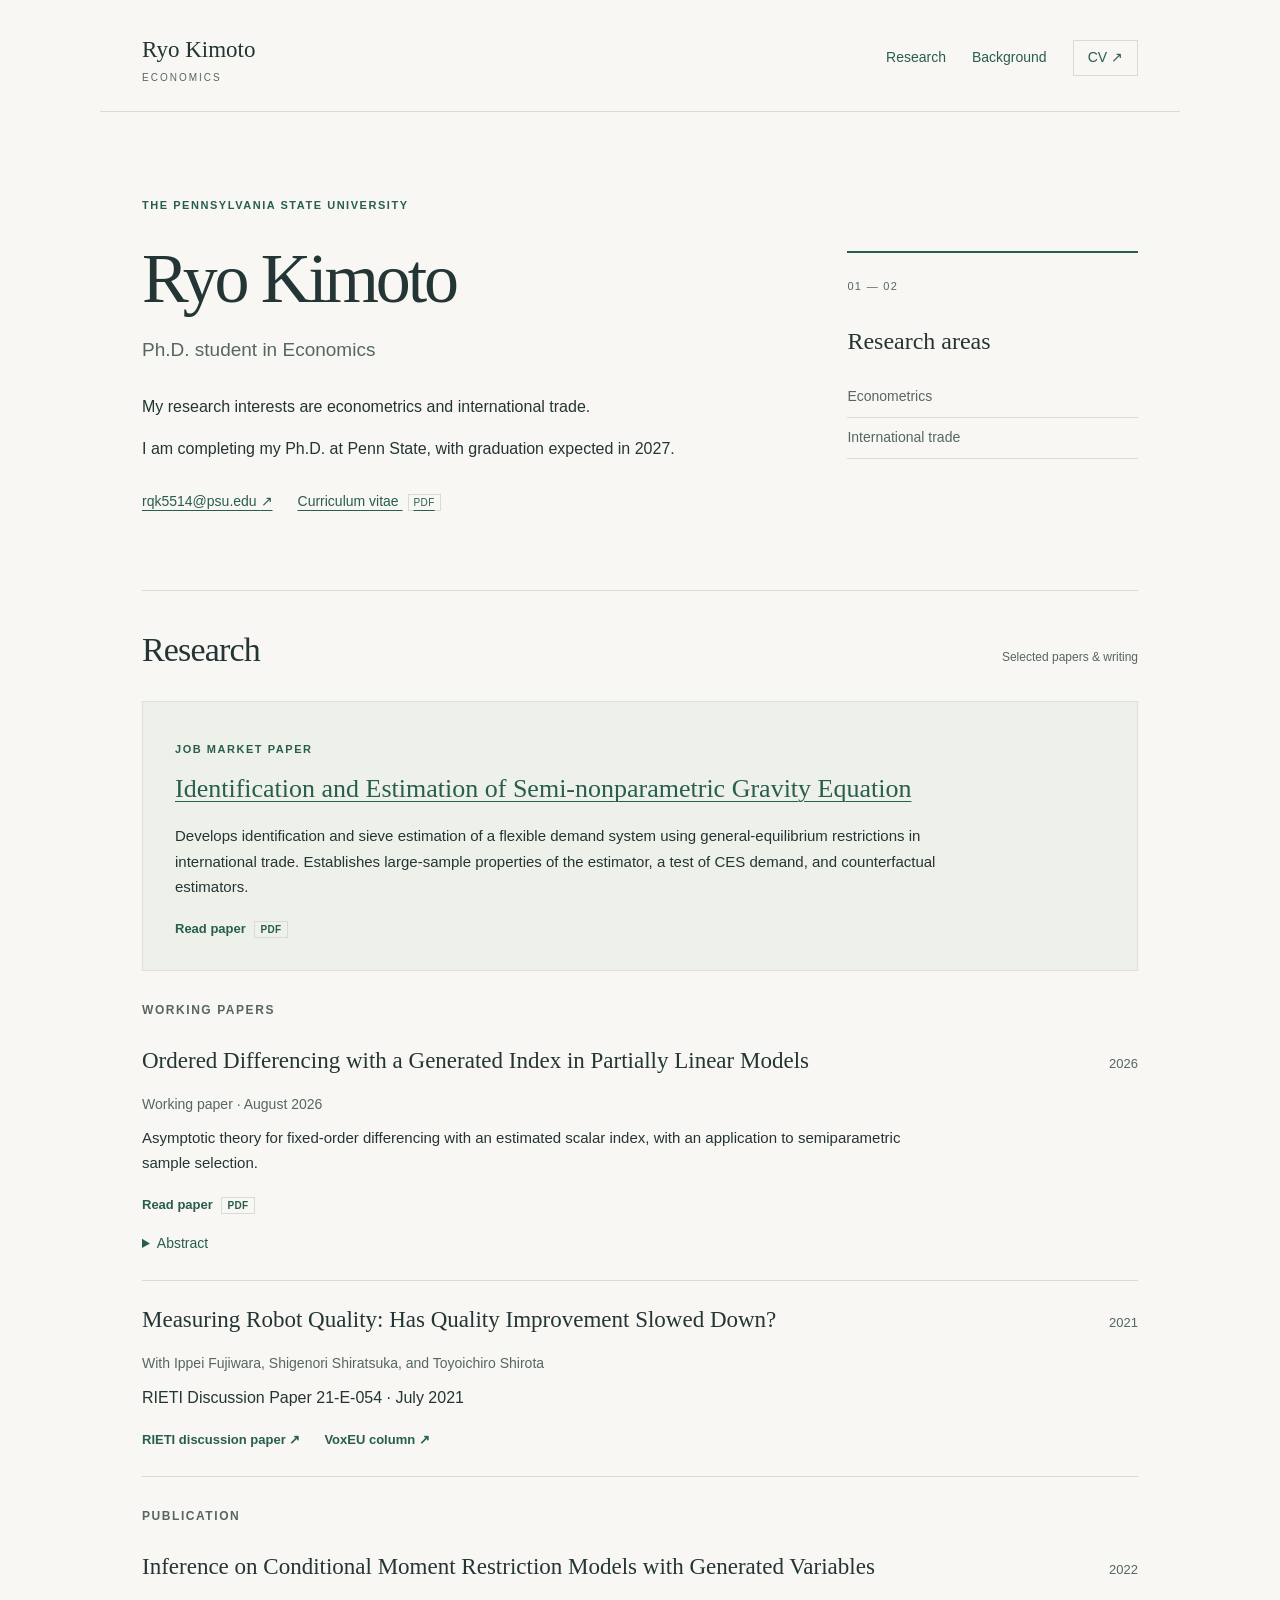
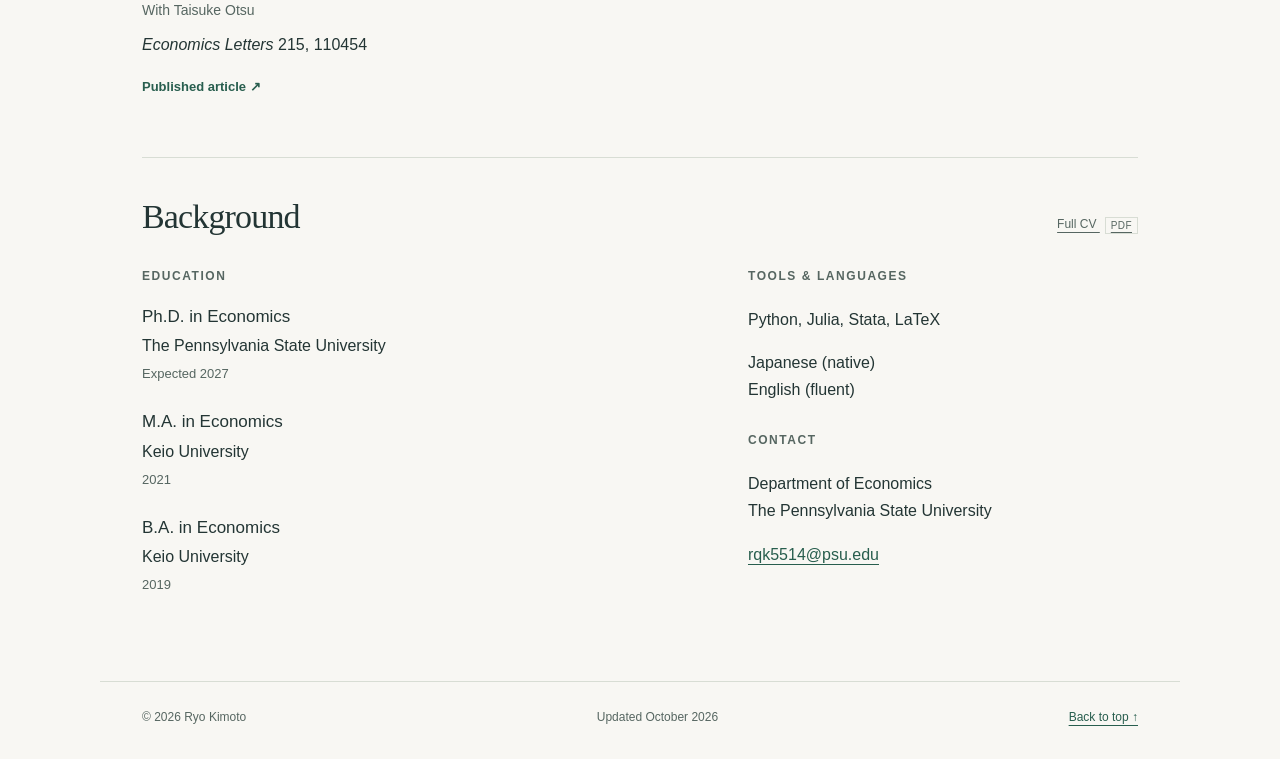
==== index.html @ 512bcadf "Link robot quality paper to English RIETI page" ====
<!doctype html>
<html lang="en">
<head>
  <meta charset="utf-8">
  <meta name="viewport" content="width=device-width, initial-scale=1">
  <meta name="description" content="Ryo Kimoto, Ph.D. student in Economics at Penn State. Research in econometrics and international trade.">
  <meta name="theme-color" content="#f8f7f3">
  <title>Ryo Kimoto · Economics</title>
  <link rel="stylesheet" href="styles.css">
</head>
<body>
  <a class="skip-link" href="#main">Skip to content</a>
  <header class="site-header">
    <a class="wordmark" href="#home">Ryo Kimoto<span>Economics</span></a>
    <nav aria-label="Main navigation">
      <a href="#research">Research</a>
      <a href="#background">Background</a>
      <a class="nav-cv" href="files/Ryo_Kimoto_CV.pdf">CV <span aria-hidden="true">↗</span><span class="sr-only"> (PDF)</span></a>
    </nav>
  </header>
  <main id="main">
    <section class="intro" id="home" aria-labelledby="name">
      <div>
        <p class="eyebrow">The Pennsylvania State University</p>
        <h1 id="name">Ryo Kimoto</h1>
        <p class="role">Ph.D. student in Economics</p>
        <p class="bio">My research interests are econometrics and international trade.</p>
        <p class="bio">I am completing my Ph.D. at Penn State, with graduation expected in 2027.</p>
        <div class="intro-links"><a href="mailto:rqk5514@psu.edu">rqk5514@psu.edu <span aria-hidden="true">↗</span></a><a href="files/Ryo_Kimoto_CV.pdf">Curriculum vitae <span class="file-type">PDF</span></a></div>
      </div>
      <aside class="research-note" aria-label="Research areas">
        <span class="note-number" aria-hidden="true">01 — 02</span>
        <p>Research areas</p>
        <ul><li>Econometrics</li><li>International trade</li></ul>
      </aside>
    </section>

    <section id="research" class="section" aria-labelledby="research-title">
      <div class="section-heading"><h2 id="research-title">Research</h2><span>Selected papers &amp; writing</span></div>
      <article class="paper featured">
        <p class="eyebrow">Job market paper</p>
        <h3><a href="papers/job-market-paper.pdf">Identification and Estimation of Semi-nonparametric Gravity Equation</a></h3>
        <p class="paper-description">Develops identification and sieve estimation of a flexible demand system using general-equilibrium restrictions in international trade. Establishes large-sample properties of the estimator, a test of CES demand, and counterfactual estimators.</p>
        <div class="paper-actions"><a class="paper-link" href="papers/job-market-paper.pdf">Read paper <span class="file-type">PDF</span></a></div>
      </article>
      <h3 class="group-title">Working papers</h3>
      <article class="paper">
        <div class="paper-heading"><h4><a href="papers/ordered-differencing.pdf">Ordered Differencing with a Generated Index in Partially Linear Models</a></h4><span class="year">2026</span></div>
        <p class="paper-meta">Working paper · August 2026</p>
        <p class="paper-description">Asymptotic theory for fixed-order differencing with an estimated scalar index, with an application to semiparametric sample selection.</p>
        <div class="paper-actions"><a class="paper-link" href="papers/ordered-differencing.pdf">Read paper <span class="file-type">PDF</span></a></div>
        <details><summary>Abstract</summary><p>Ordered differencing offers a simple way to estimate partially linear models without choosing a data-dependent tuning sequence, such as a bandwidth or series length. By comparing neighboring observations along a scalar index, it removes a smooth nuisance component without estimating that component directly. When the index is estimated, however, small first-stage errors can change the ordering and hence the pairs used in estimation. Just as in matching on an estimated propensity score studied by Abadie and Imbens (2016), this discontinuity prevents direct application of the usual smooth two-step argument. We develop asymptotic theory that accounts for the generated ordering while keeping the differencing order fixed. We establish asymptotic normality, characterize the contribution of first-stage estimation to the limiting distribution, and provide valid inference through subsampling. We apply the method to semiparametric sample selection and examine its performance through simulations and a wage-equation illustration.</p></details>
      </article>
      <article class="paper">
        <div class="paper-heading"><h4><a href="https://www.rieti.go.jp/en/publications/summary/21070005.html">Measuring Robot Quality: Has Quality Improvement Slowed Down?</a></h4><span class="year">2021</span></div>
        <p class="paper-meta">With Ippei Fujiwara, Shigenori Shiratsuka, and Toyoichiro Shirota</p>
        <p>RIETI Discussion Paper 21-E-054 · July 2021</p>
        <div class="paper-actions">
          <a class="paper-link" href="https://www.rieti.go.jp/en/publications/summary/21070005.html">RIETI discussion paper <span aria-hidden="true">↗</span></a>
          <a class="paper-link" href="https://cepr.org/voxeu/columns/measuring-robot-quality-slowing-improvement-possibility">VoxEU column <span aria-hidden="true">↗</span></a>
        </div>
      </article>
      <h3 class="group-title">Publication</h3>
      <article class="paper">
        <div class="paper-heading"><h4><a href="https://doi.org/10.1016/j.econlet.2022.110454">Inference on Conditional Moment Restriction Models with Generated Variables</a></h4><span class="year">2022</span></div>
        <p class="paper-meta">With Taisuke Otsu</p>
        <p><em>Economics Letters</em> 215, 110454</p>
        <a class="paper-link" href="https://doi.org/10.1016/j.econlet.2022.110454">Published article <span aria-hidden="true">↗</span></a>
      </article>
    </section>

    <section id="background" class="section" aria-labelledby="background-title">
      <div class="section-heading"><h2 id="background-title">Background</h2><a href="files/Ryo_Kimoto_CV.pdf">Full CV <span class="file-type">PDF</span></a></div>
      <div class="background-grid"><div><h3 class="group-title">Education</h3>
        <div class="degree"><h4>Ph.D. in Economics</h4><p>The Pennsylvania State University</p><span>Expected 2027</span></div>
        <div class="degree"><h4>M.A. in Economics</h4><p>Keio University</p><span>2021</span></div>
        <div class="degree"><h4>B.A. in Economics</h4><p>Keio University</p><span>2019</span></div>
      </div><div><h3 class="group-title">Tools &amp; languages</h3><p>Python, Julia, Stata, LaTeX</p><p>Japanese (native)<br>English (fluent)</p><h3 class="group-title">Contact</h3><p>Department of Economics<br>The Pennsylvania State University</p><a href="mailto:rqk5514@psu.edu">rqk5514@psu.edu</a></div></div>
    </section>
  </main>
  <footer><span>© 2026 Ryo Kimoto</span><span>Updated October 2026</span><a href="#home">Back to top ↑</a></footer>
</body>
</html>
---- styles.css ----
:root { color-scheme: light; --paper: #f8f7f3; --ink: #233534; --muted: #566661; --accent: #285e4e; --line: #d8ddd4; }
* { box-sizing: border-box; }
html { scroll-behavior: smooth; scroll-padding-top: 24px; }
body { margin: 0; background: var(--paper); color: var(--ink); font-family: -apple-system, BlinkMacSystemFont, "Segoe UI", sans-serif; font-size: 16px; line-height: 1.7; }
a { color: var(--accent); text-decoration-thickness: 1px; text-underline-offset: 4px; }
a:hover { color: #142f27; text-decoration: underline; }
a:focus-visible, summary:focus-visible { outline: 2px solid var(--accent); outline-offset: 5px; }
.site-header, main, footer { max-width: 1080px; margin: 0 auto; padding-left: 42px; padding-right: 42px; }
.site-header { display: flex; justify-content: space-between; align-items: center; gap: 24px; padding-top: 30px; padding-bottom: 25px; border-bottom: 1px solid var(--line); }
.wordmark { font-family: Georgia, serif; font-size: 23px; color: var(--ink); text-decoration: none; }
.wordmark span { display: block; font-family: -apple-system, BlinkMacSystemFont, "Segoe UI", sans-serif; font-size: 10px; letter-spacing: .2em; text-transform: uppercase; color: var(--muted); }
nav { display: flex; flex-wrap: wrap; align-items: center; gap: 26px; font-size: 14px; }
nav a { text-decoration: none; }
.nav-cv { border: 1px solid var(--line); padding: 5px 14px; }
.intro { padding: 84px 0 76px; display: grid; grid-template-columns: minmax(0, 2.2fr) minmax(0, 1fr); gap: 66px; align-items: center; }
.eyebrow { font-size: 11px; letter-spacing: .14em; text-transform: uppercase; font-weight: 650; color: var(--accent); margin: 0 0 20px; }
h1, h2, h3, h4 { line-height: 1.25; }
h1 { font-family: Georgia, "Times New Roman", serif; font-weight: 400; font-size: clamp(46px, 6vw, 70px); letter-spacing: -.045em; margin: 0 0 12px; }
.role { font-size: 19px; color: var(--muted); margin: 0 0 26px; }
.bio { max-width: 610px; margin: 0 0 15px; }
.intro-links { display: flex; flex-wrap: wrap; gap: 12px 25px; margin-top: 28px; font-size: 14px; }
.research-note { border-top: 2px solid var(--accent); padding-top: 18px; align-self: center; }
.note-number { font-size: 11px; letter-spacing: .12em; color: var(--muted); }
.research-note p { font-family: Georgia, serif; font-size: 24px; margin: 23px 0 15px; }
.research-note ul { list-style: none; padding: 0; margin: 0; font-size: 14px; color: var(--muted); }
.research-note li { padding: 8px 0; border-bottom: 1px solid var(--line); }
.section { border-top: 1px solid var(--line); padding: 38px 0 58px; }
.section-heading { display: flex; justify-content: space-between; gap: 20px; align-items: baseline; margin-bottom: 30px; }
h2 { font-family: Georgia, serif; font-size: 34px; font-weight: 400; margin: 0; letter-spacing: -.025em; }
.section-heading > span, .section-heading > a { font-size: 12px; color: var(--muted); }
.paper { padding: 25px 0; border-bottom: 1px solid var(--line); }
.paper:last-child { border-bottom: 0; padding-bottom: 0; }
.featured { background: #eef1e9; border: 1px solid #dce2d5; padding: 30px 32px; }
.featured .eyebrow { margin-bottom: 14px; }
.featured h3 { font-family: Georgia, serif; font-size: 26px; font-weight: 400; max-width: 760px; margin: 0 0 18px; }
.paper-heading { display: flex; justify-content: space-between; align-items: baseline; gap: 25px; }
.paper h4 { font-family: Georgia, serif; font-size: 23px; font-weight: 400; margin: 0 0 9px; max-width: 810px; }
.paper h4 a { color: var(--ink); text-decoration: none; }
.paper h4 a:hover { text-decoration: underline; }
.year { font-size: 13px; color: var(--muted); flex-shrink: 0; }
.paper p { margin: 8px 0; }
.paper .paper-meta { font-size: 14px; color: var(--muted); }
.paper-description { max-width: 800px; font-size: 15px; }
.paper-actions { display: flex; flex-wrap: wrap; gap: 0 24px; }
.paper-link { display: inline-block; margin-top: 10px; font-size: 13px; font-weight: 600; text-decoration: none; }
.file-type { font-size: 10px; letter-spacing: .04em; margin-left: 5px; padding: 2px 5px; border: 1px solid var(--line); vertical-align: middle; }
.group-title { margin: 32px 0 4px; font-size: 12px; font-weight: 650; letter-spacing: .13em; text-transform: uppercase; color: var(--muted); }
details { margin-top: 16px; max-width: 810px; font-size: 14px; }
summary { cursor: pointer; color: var(--accent); width: fit-content; }
details p { padding: 10px 0 0; color: var(--muted); }
.course { display: flex; justify-content: space-between; gap: 24px; padding: 18px 0; border-bottom: 1px solid var(--line); }
.course h4 { font-weight: 500; font-size: 16px; margin: 0; }
.course p { font-size: 13px; color: var(--muted); margin: 5px 0 0; }
.course > span { font-size: 13px; color: var(--muted); text-align: right; flex-shrink: 0; }
.background-grid { display: grid; grid-template-columns: 1.4fr 1fr; gap: 60px; }
.background-grid .group-title { margin-top: 0; margin-bottom: 22px; }
.background-grid .group-title:not(:first-child) { margin-top: 30px; }
.degree { margin-bottom: 25px; }
.degree h4 { margin: 0 0 5px; font-weight: 500; font-size: 17px; }
.degree p { margin: 0; }
.degree span { font-size: 13px; color: var(--muted); }
footer { border-top: 1px solid var(--line); padding-top: 25px; padding-bottom: 32px; display: flex; justify-content: space-between; gap: 15px; color: var(--muted); font-size: 12px; }
.skip-link { position: absolute; left: 15px; top: -80px; background: white; padding: 10px; z-index: 2; }
.skip-link:focus { top: 10px; }
.sr-only { position: absolute; width: 1px; height: 1px; overflow: hidden; clip-path: inset(50%); white-space: nowrap; }
@media (max-width: 720px) {
  .site-header, main, footer { padding-left: 23px; padding-right: 23px; }
  .site-header { flex-direction: column; align-items: flex-start; gap: 16px; }
  nav { gap: 18px; font-size: 13px; }
  .intro { grid-template-columns: 1fr; gap: 32px; padding: 48px 0; }
  .research-note { display: none; }
  .section { padding-top: 28px; padding-bottom: 40px; }
  .section-heading { flex-wrap: wrap; gap: 7px; margin-bottom: 22px; }
  .featured { padding: 23px; }
  .featured h3 { font-size: 23px; }
  .paper h4 { font-size: 21px; }
  .paper-heading { gap: 12px; }
  .course { flex-direction: column; gap: 6px; }
  .course > span { text-align: left; }
  .background-grid { grid-template-columns: 1fr; gap: 20px; }
  footer { flex-wrap: wrap; }
}
@media (prefers-reduced-motion: reduce) { html { scroll-behavior: auto; } }
@media print { body { background: white; font-size: 11pt; } nav, .research-note, .skip-link, footer { display: none; } .intro { display: block; padding: 25px 0; } .section { padding: 20px 0; } .paper, .course { break-inside: avoid; } }
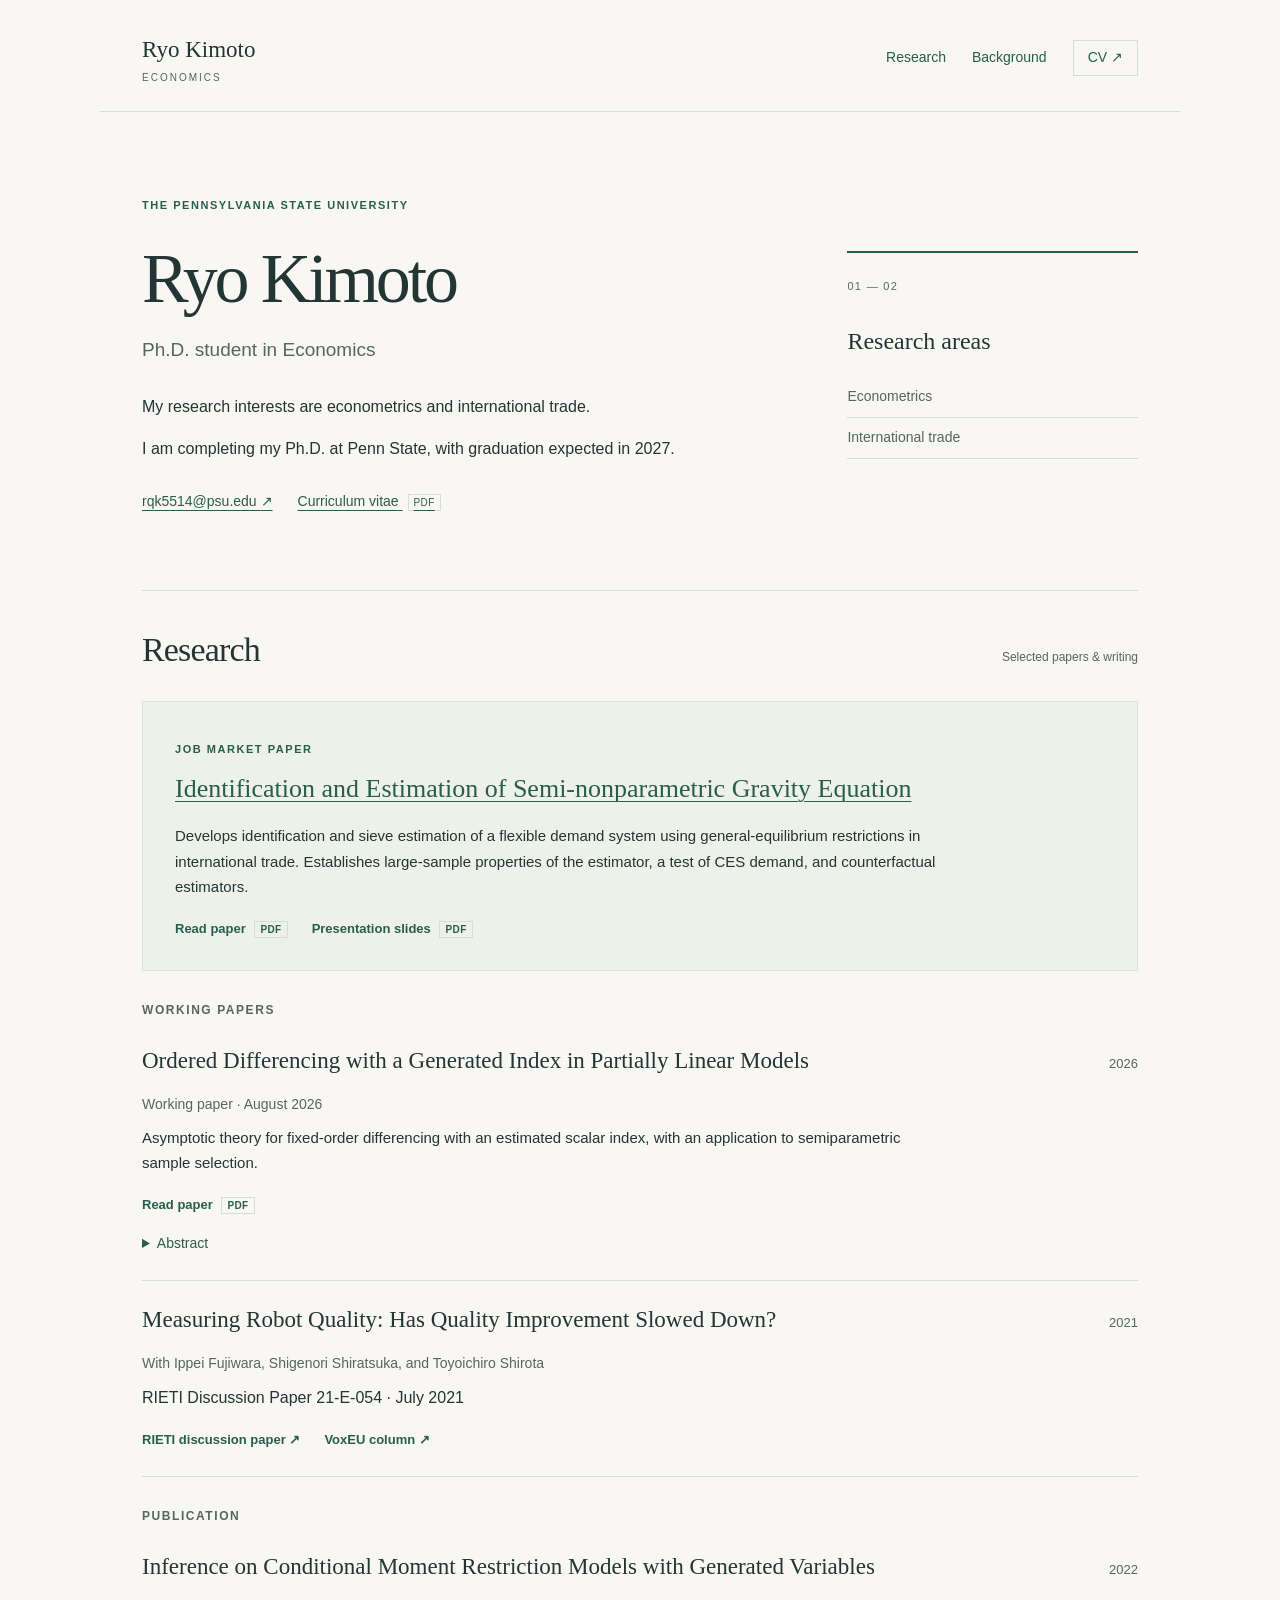
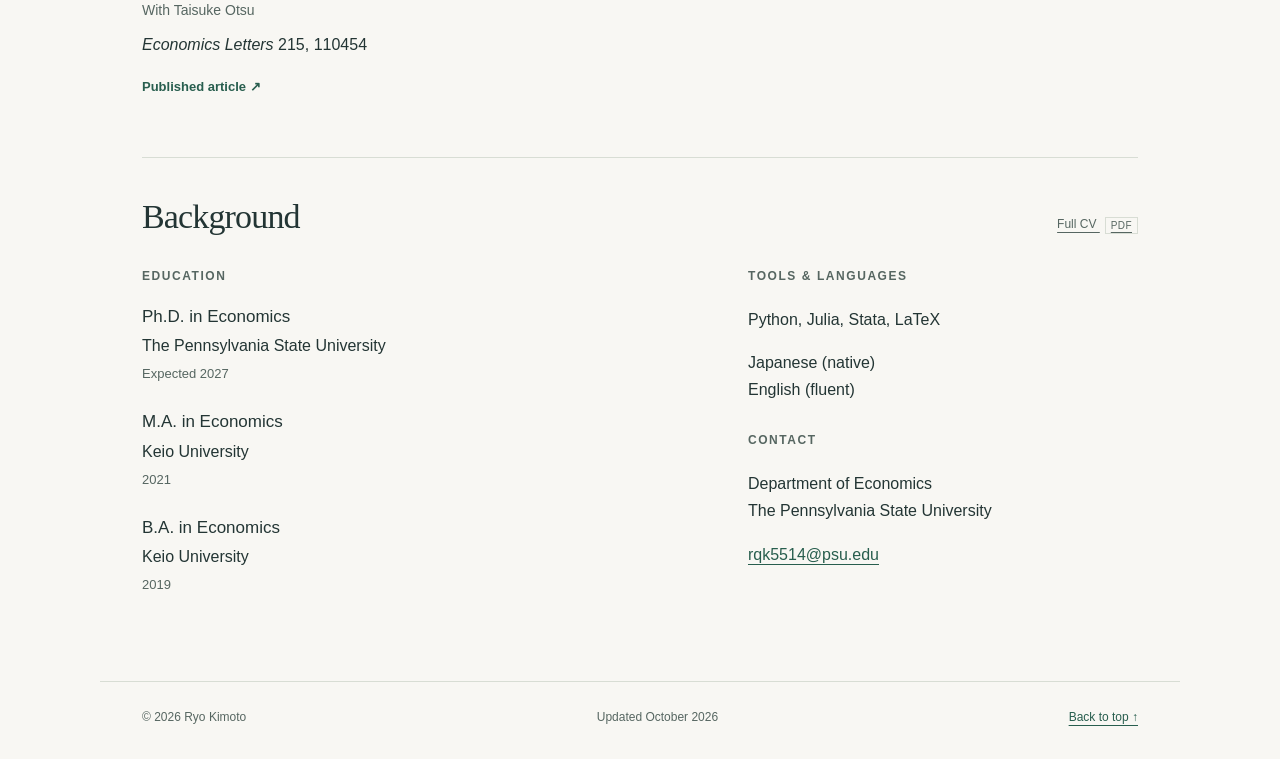
==== commit 99261c05: "Add job market slides" ====
--- a/index.html
+++ b/index.html
@@ -41,7 +41,7 @@
         <p class="eyebrow">Job market paper</p>
         <h3><a href="papers/job-market-paper.pdf">Identification and Estimation of Semi-nonparametric Gravity Equation</a></h3>
         <p class="paper-description">Develops identification and sieve estimation of a flexible demand system using general-equilibrium restrictions in international trade. Establishes large-sample properties of the estimator, a test of CES demand, and counterfactual estimators.</p>
-        <div class="paper-actions"><a class="paper-link" href="papers/job-market-paper.pdf">Read paper <span class="file-type">PDF</span></a></div>
+        <div class="paper-actions"><a class="paper-link" href="papers/job-market-paper.pdf">Read paper <span class="file-type">PDF</span></a><a class="paper-link" href="papers/jobmarketslides.pdf">Presentation slides <span class="file-type">PDF</span></a></div>
       </article>
       <h3 class="group-title">Working papers</h3>
       <article class="paper">
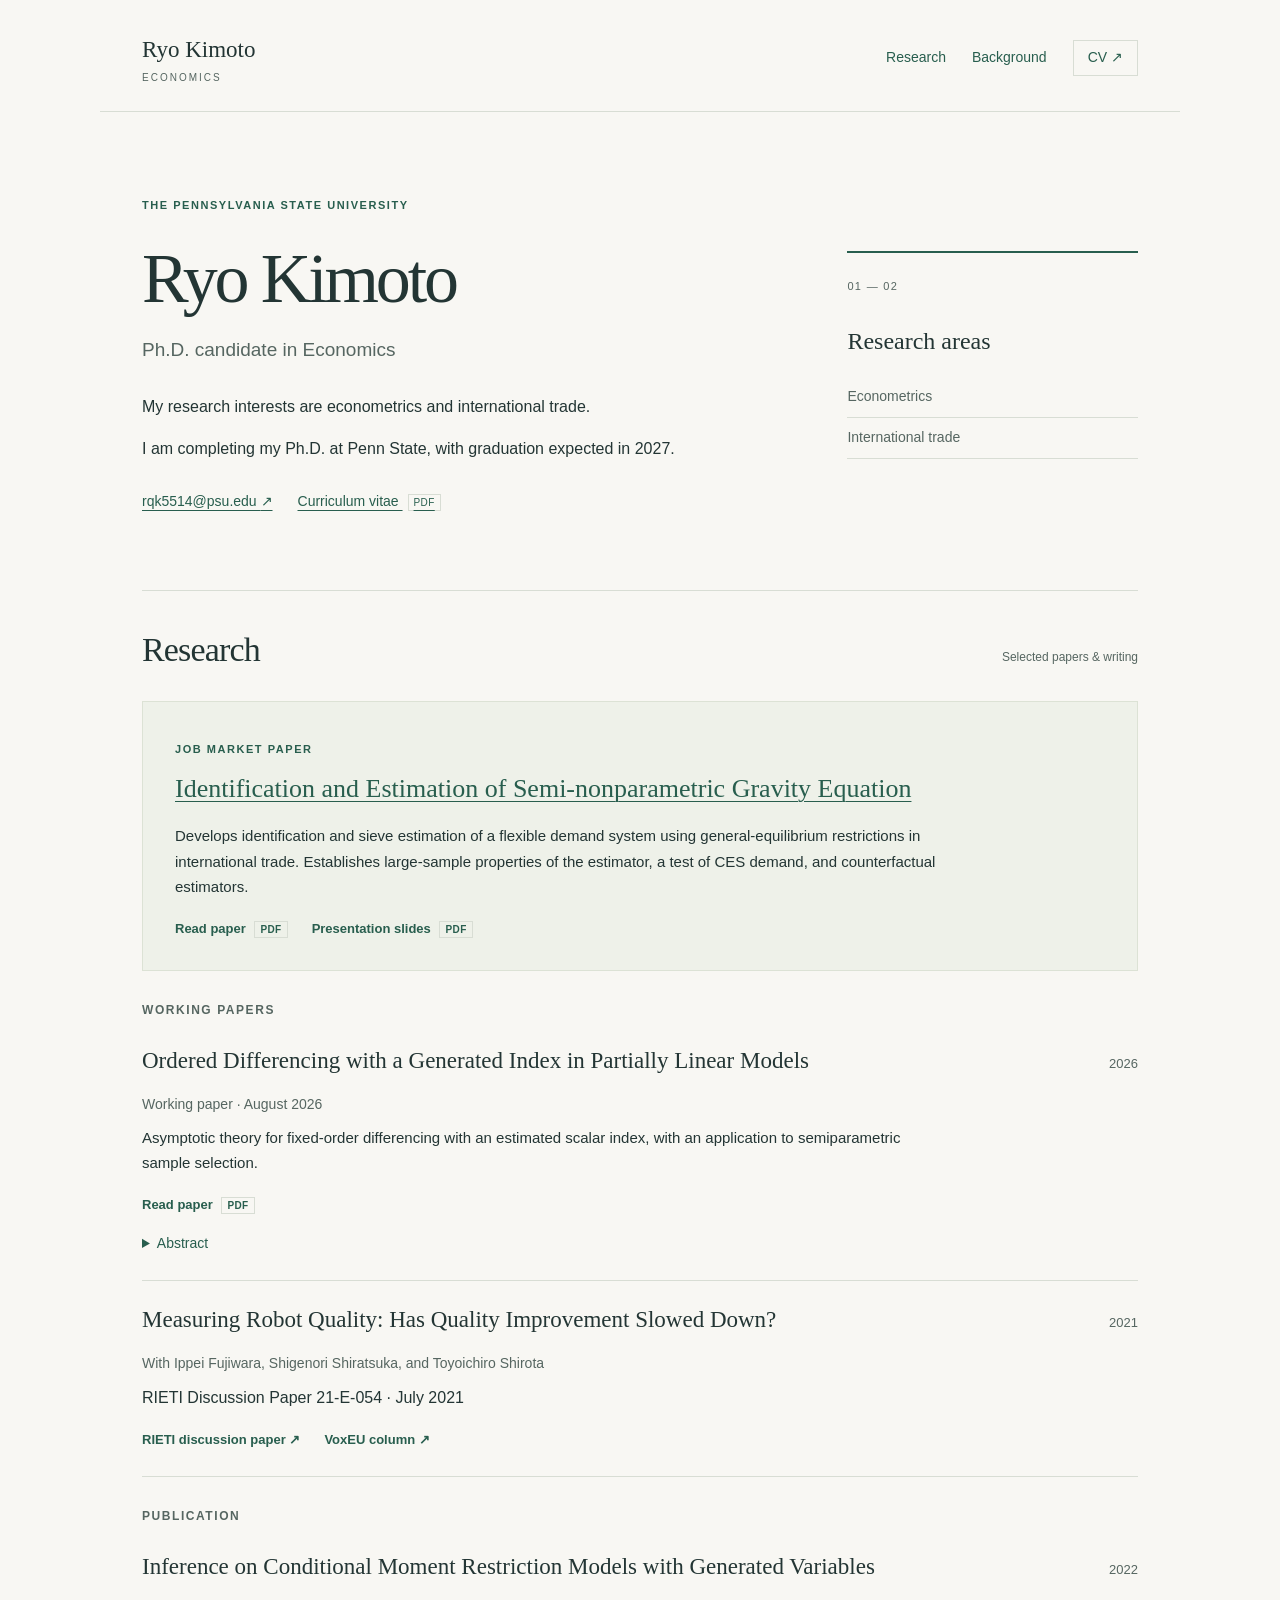
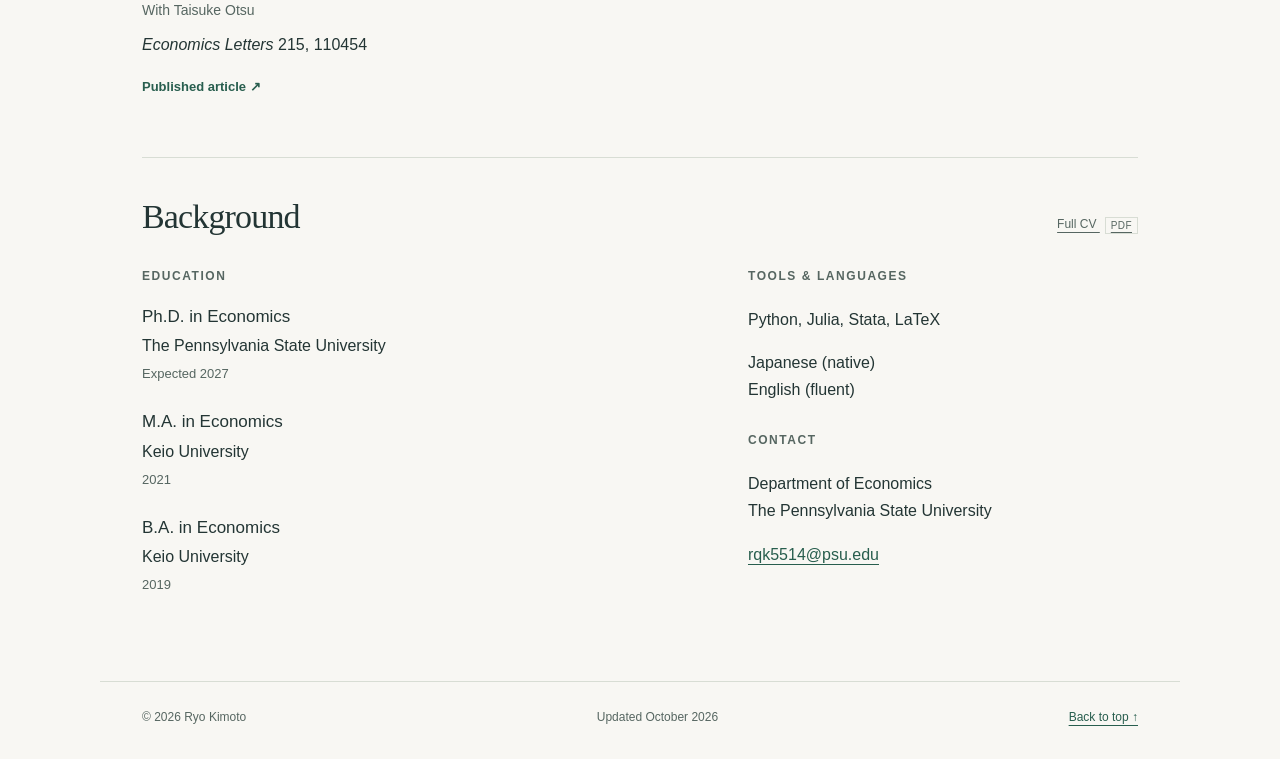
==== commit d80b244d: "Update title to Ph.D. candidate" ====
--- a/index.html
+++ b/index.html
@@ -3,10 +3,18 @@
 <head>
   <meta charset="utf-8">
   <meta name="viewport" content="width=device-width, initial-scale=1">
-  <meta name="description" content="Ryo Kimoto, Ph.D. student in Economics at Penn State. Research in econometrics and international trade.">
+  <meta name="description" content="Ryo Kimoto, Ph.D. candidate in Economics at Penn State. Research in econometrics and international trade.">
   <meta name="theme-color" content="#f8f7f3">
   <title>Ryo Kimoto · Economics</title>
   <link rel="stylesheet" href="styles.css">
+  <!-- Google Analytics -->
+  <script async src="https://www.googletagmanager.com/gtag/js?id=G-GGY5X6FXP7"></script>
+  <script>
+    window.dataLayer = window.dataLayer || [];
+    function gtag(){dataLayer.push(arguments);}
+    gtag('js', new Date());
+    gtag('config', 'G-GGY5X6FXP7');
+  </script>
 </head>
 <body>
   <a class="skip-link" href="#main">Skip to content</a>
@@ -23,7 +31,7 @@
       <div>
         <p class="eyebrow">The Pennsylvania State University</p>
         <h1 id="name">Ryo Kimoto</h1>
-        <p class="role">Ph.D. student in Economics</p>
+        <p class="role">Ph.D. candidate in Economics</p>
         <p class="bio">My research interests are econometrics and international trade.</p>
         <p class="bio">I am completing my Ph.D. at Penn State, with graduation expected in 2027.</p>
         <div class="intro-links"><a href="mailto:rqk5514@psu.edu">rqk5514@psu.edu <span aria-hidden="true">↗</span></a><a href="files/Ryo_Kimoto_CV.pdf">Curriculum vitae <span class="file-type">PDF</span></a></div>
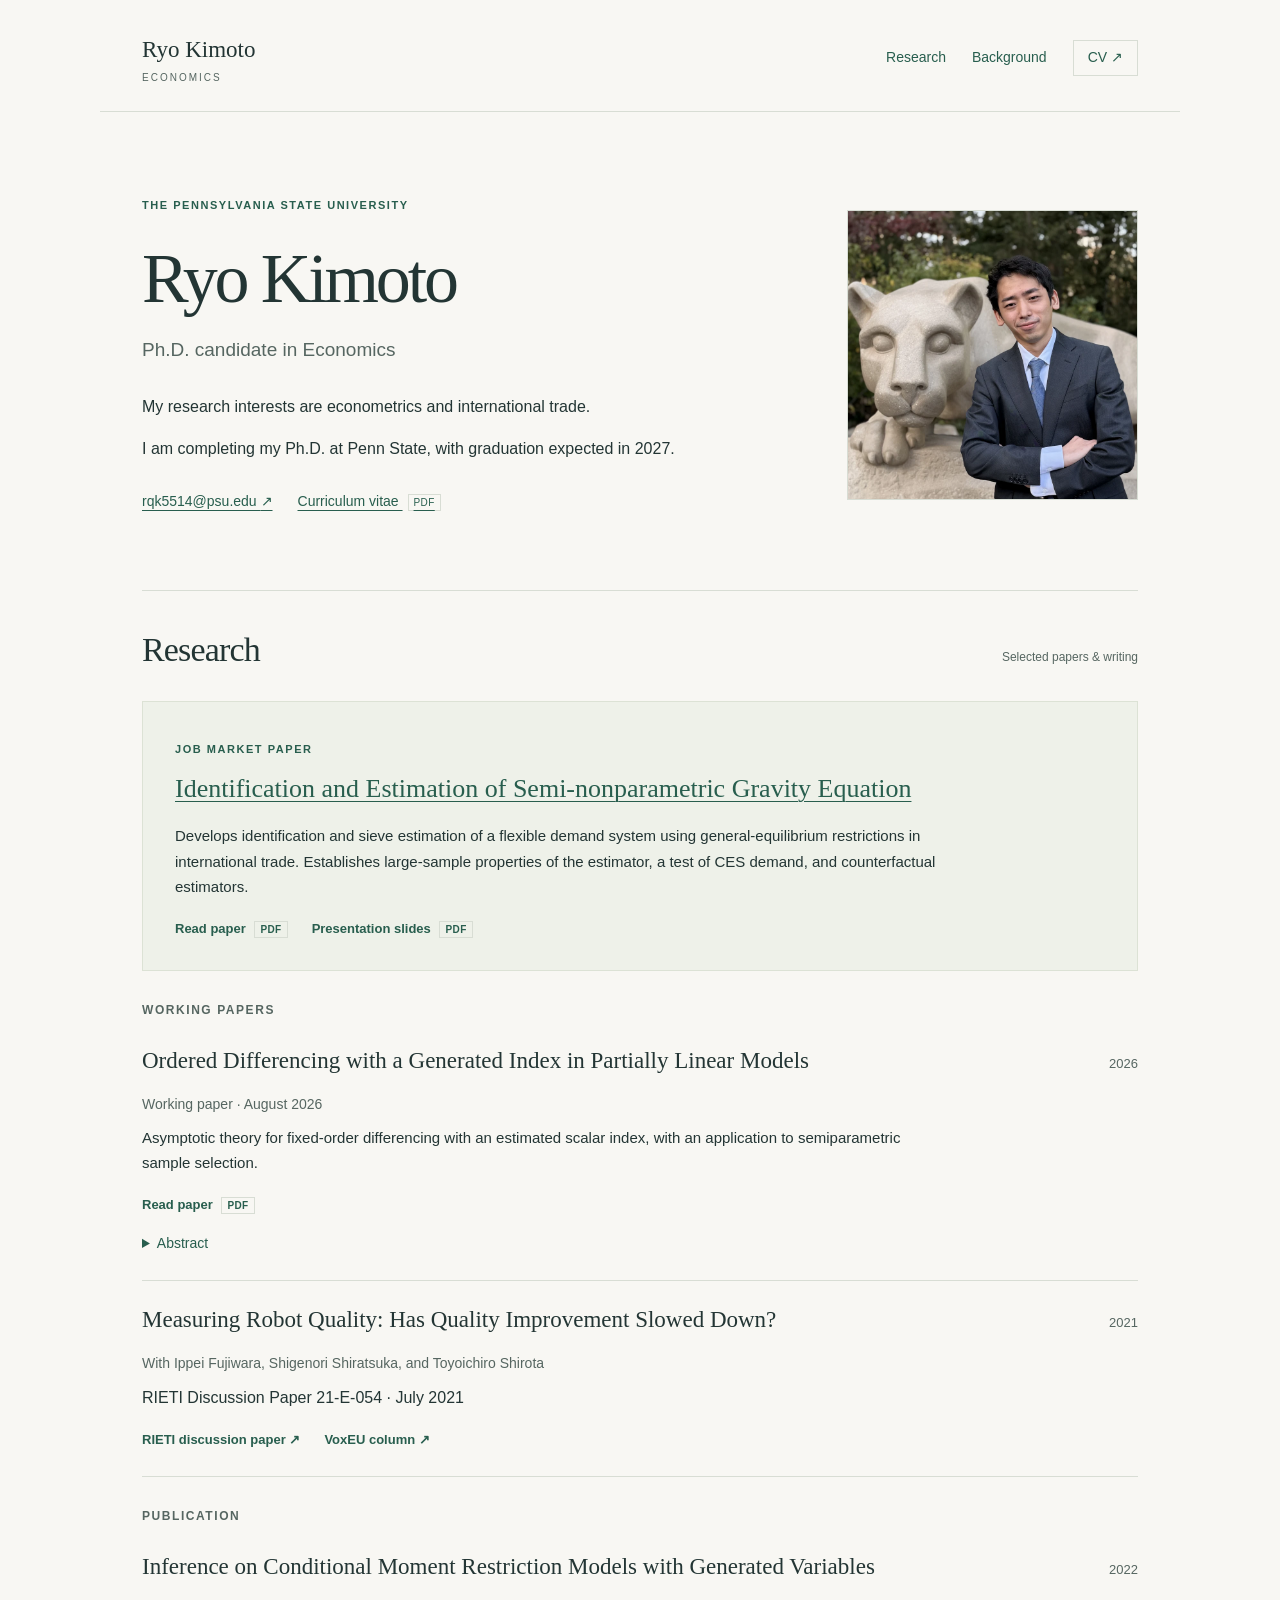
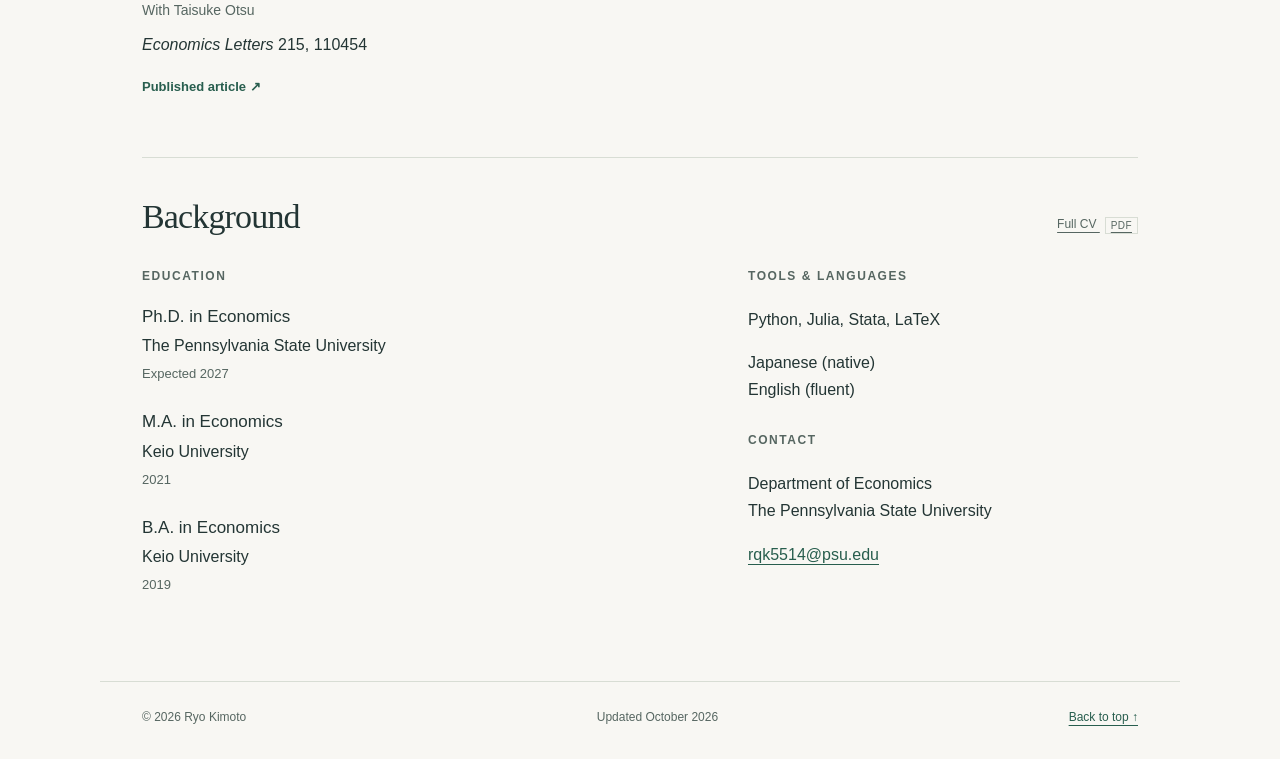
==== commit 92e72449: "Add homepage portrait" ====
--- a/index.html
+++ b/index.html
@@ -36,11 +36,8 @@
         <p class="bio">I am completing my Ph.D. at Penn State, with graduation expected in 2027.</p>
         <div class="intro-links"><a href="mailto:rqk5514@psu.edu">rqk5514@psu.edu <span aria-hidden="true">↗</span></a><a href="files/Ryo_Kimoto_CV.pdf">Curriculum vitae <span class="file-type">PDF</span></a></div>
       </div>
-      <aside class="research-note" aria-label="Research areas">
-        <span class="note-number" aria-hidden="true">01 — 02</span>
-        <p>Research areas</p>
-        <ul><li>Econometrics</li><li>International trade</li></ul>
-      </aside>
+      <img class="portrait" src="images/ryo-kimoto.webp" width="900" height="1200"
+           alt="Ryo Kimoto beside the Nittany Lion statue at Penn State">
     </section>
 
     <section id="research" class="section" aria-labelledby="research-title">
--- a/styles.css
+++ b/styles.css
@@ -19,11 +19,7 @@
 .role { font-size: 19px; color: var(--muted); margin: 0 0 26px; }
 .bio { max-width: 610px; margin: 0 0 15px; }
 .intro-links { display: flex; flex-wrap: wrap; gap: 12px 25px; margin-top: 28px; font-size: 14px; }
-.research-note { border-top: 2px solid var(--accent); padding-top: 18px; align-self: center; }
-.note-number { font-size: 11px; letter-spacing: .12em; color: var(--muted); }
-.research-note p { font-family: Georgia, serif; font-size: 24px; margin: 23px 0 15px; }
-.research-note ul { list-style: none; padding: 0; margin: 0; font-size: 14px; color: var(--muted); }
-.research-note li { padding: 8px 0; border-bottom: 1px solid var(--line); }
+.portrait { display: block; width: 100%; height: auto; aspect-ratio: 1; object-fit: cover; object-position: center 62%; border: 1px solid var(--line); }
 .section { border-top: 1px solid var(--line); padding: 38px 0 58px; }
 .section-heading { display: flex; justify-content: space-between; gap: 20px; align-items: baseline; margin-bottom: 30px; }
 h2 { font-family: Georgia, serif; font-size: 34px; font-weight: 400; margin: 0; letter-spacing: -.025em; }
@@ -68,7 +64,7 @@
   .site-header { flex-direction: column; align-items: flex-start; gap: 16px; }
   nav { gap: 18px; font-size: 13px; }
   .intro { grid-template-columns: 1fr; gap: 32px; padding: 48px 0; }
-  .research-note { display: none; }
+  .portrait { width: min(100%, 340px); justify-self: center; }
   .section { padding-top: 28px; padding-bottom: 40px; }
   .section-heading { flex-wrap: wrap; gap: 7px; margin-bottom: 22px; }
   .featured { padding: 23px; }
@@ -81,4 +77,4 @@
   footer { flex-wrap: wrap; }
 }
 @media (prefers-reduced-motion: reduce) { html { scroll-behavior: auto; } }
-@media print { body { background: white; font-size: 11pt; } nav, .research-note, .skip-link, footer { display: none; } .intro { display: block; padding: 25px 0; } .section { padding: 20px 0; } .paper, .course { break-inside: avoid; } }
+@media print { body { background: white; font-size: 11pt; } nav, .portrait, .skip-link, footer { display: none; } .intro { display: block; padding: 25px 0; } .section { padding: 20px 0; } .paper, .course { break-inside: avoid; } }
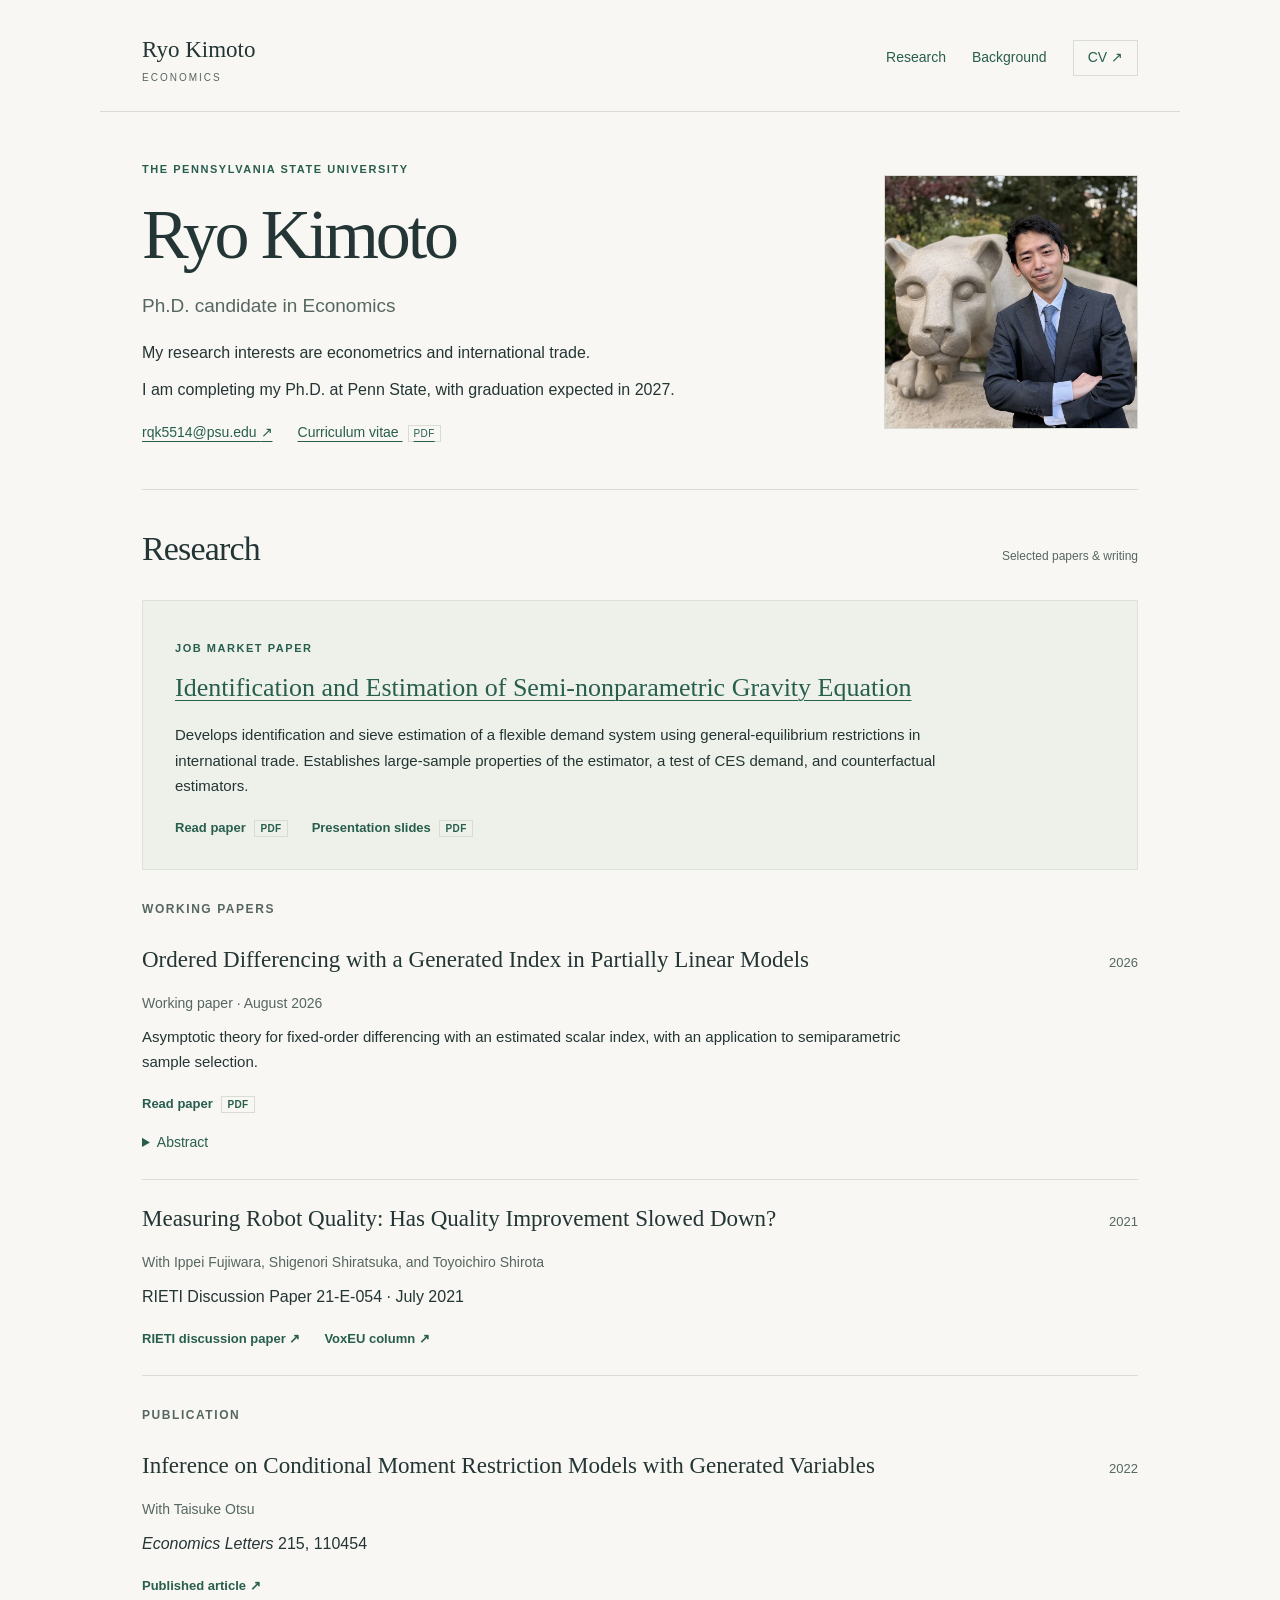
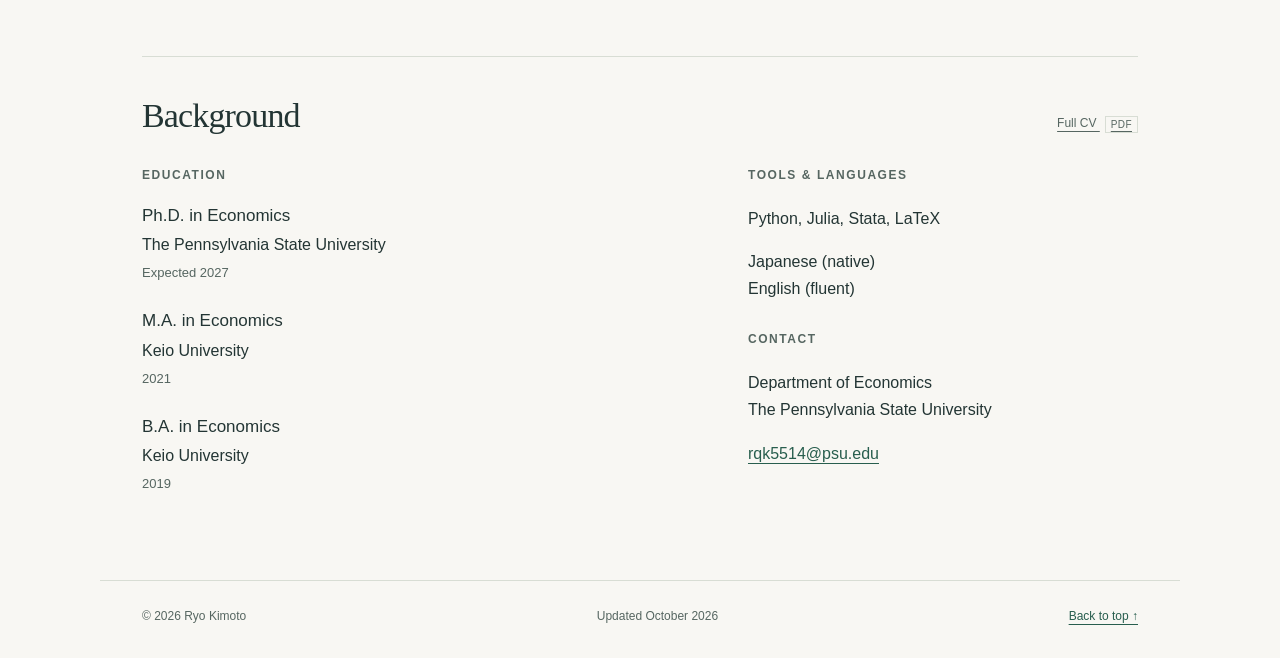
==== commit 42302692: "Fit homepage introduction on smaller screens" ====
--- a/index.html
+++ b/index.html
@@ -6,7 +6,7 @@
   <meta name="description" content="Ryo Kimoto, Ph.D. candidate in Economics at Penn State. Research in econometrics and international trade.">
   <meta name="theme-color" content="#f8f7f3">
   <title>Ryo Kimoto · Economics</title>
-  <link rel="stylesheet" href="styles.css">
+  <link rel="stylesheet" href="styles.css?v=compact-intro">
   <!-- Google Analytics -->
   <script async src="https://www.googletagmanager.com/gtag/js?id=G-GGY5X6FXP7"></script>
   <script>
--- a/styles.css
+++ b/styles.css
@@ -12,14 +12,15 @@
 nav { display: flex; flex-wrap: wrap; align-items: center; gap: 26px; font-size: 14px; }
 nav a { text-decoration: none; }
 .nav-cv { border: 1px solid var(--line); padding: 5px 14px; }
-.intro { padding: 84px 0 76px; display: grid; grid-template-columns: minmax(0, 2.2fr) minmax(0, 1fr); gap: 66px; align-items: center; }
+.intro { padding: 48px 0 44px; display: grid; grid-template-columns: minmax(0, 2.2fr) minmax(0, 1fr); gap: clamp(28px, 5vw, 66px); align-items: center; }
 .eyebrow { font-size: 11px; letter-spacing: .14em; text-transform: uppercase; font-weight: 650; color: var(--accent); margin: 0 0 20px; }
+.intro .eyebrow { margin-bottom: 12px; }
 h1, h2, h3, h4 { line-height: 1.25; }
 h1 { font-family: Georgia, "Times New Roman", serif; font-weight: 400; font-size: clamp(46px, 6vw, 70px); letter-spacing: -.045em; margin: 0 0 12px; }
-.role { font-size: 19px; color: var(--muted); margin: 0 0 26px; }
-.bio { max-width: 610px; margin: 0 0 15px; }
-.intro-links { display: flex; flex-wrap: wrap; gap: 12px 25px; margin-top: 28px; font-size: 14px; }
-.portrait { display: block; width: 100%; height: auto; aspect-ratio: 1; object-fit: cover; object-position: center 62%; border: 1px solid var(--line); }
+.role { font-size: 19px; color: var(--muted); margin: 0 0 16px; }
+.bio { max-width: 610px; margin: 0 0 10px; }
+.intro-links { display: flex; flex-wrap: wrap; gap: 10px 25px; margin-top: 18px; font-size: 14px; }
+.portrait { display: block; width: min(100%, 254px); justify-self: end; height: auto; aspect-ratio: 1; object-fit: cover; object-position: center 62%; border: 1px solid var(--line); }
 .section { border-top: 1px solid var(--line); padding: 38px 0 58px; }
 .section-heading { display: flex; justify-content: space-between; gap: 20px; align-items: baseline; margin-bottom: 30px; }
 h2 { font-family: Georgia, serif; font-size: 34px; font-weight: 400; margin: 0; letter-spacing: -.025em; }
@@ -61,10 +62,13 @@
 .sr-only { position: absolute; width: 1px; height: 1px; overflow: hidden; clip-path: inset(50%); white-space: nowrap; }
 @media (max-width: 720px) {
   .site-header, main, footer { padding-left: 23px; padding-right: 23px; }
-  .site-header { flex-direction: column; align-items: flex-start; gap: 16px; }
+  .site-header { flex-direction: column; align-items: flex-start; gap: 10px; padding-top: 18px; padding-bottom: 16px; }
   nav { gap: 18px; font-size: 13px; }
-  .intro { grid-template-columns: 1fr; gap: 32px; padding: 48px 0; }
-  .portrait { width: min(100%, 340px); justify-self: center; }
+  .intro { grid-template-columns: minmax(0, 1fr); gap: 18px; padding: 24px 0 26px; }
+  .intro h1 { font-size: clamp(36px, 10vw, 46px); }
+  .intro .role { font-size: 17px; margin-bottom: 13px; }
+  .intro .bio { font-size: 15px; }
+  .portrait { width: min(100%, 216px); justify-self: center; }
   .section { padding-top: 28px; padding-bottom: 40px; }
   .section-heading { flex-wrap: wrap; gap: 7px; margin-bottom: 22px; }
   .featured { padding: 23px; }
@@ -76,5 +80,6 @@
   .background-grid { grid-template-columns: 1fr; gap: 20px; }
   footer { flex-wrap: wrap; }
 }
+@media (max-width: 360px) { .portrait { width: min(100%, 160px); } }
 @media (prefers-reduced-motion: reduce) { html { scroll-behavior: auto; } }
 @media print { body { background: white; font-size: 11pt; } nav, .portrait, .skip-link, footer { display: none; } .intro { display: block; padding: 25px 0; } .section { padding: 20px 0; } .paper, .course { break-inside: avoid; } }
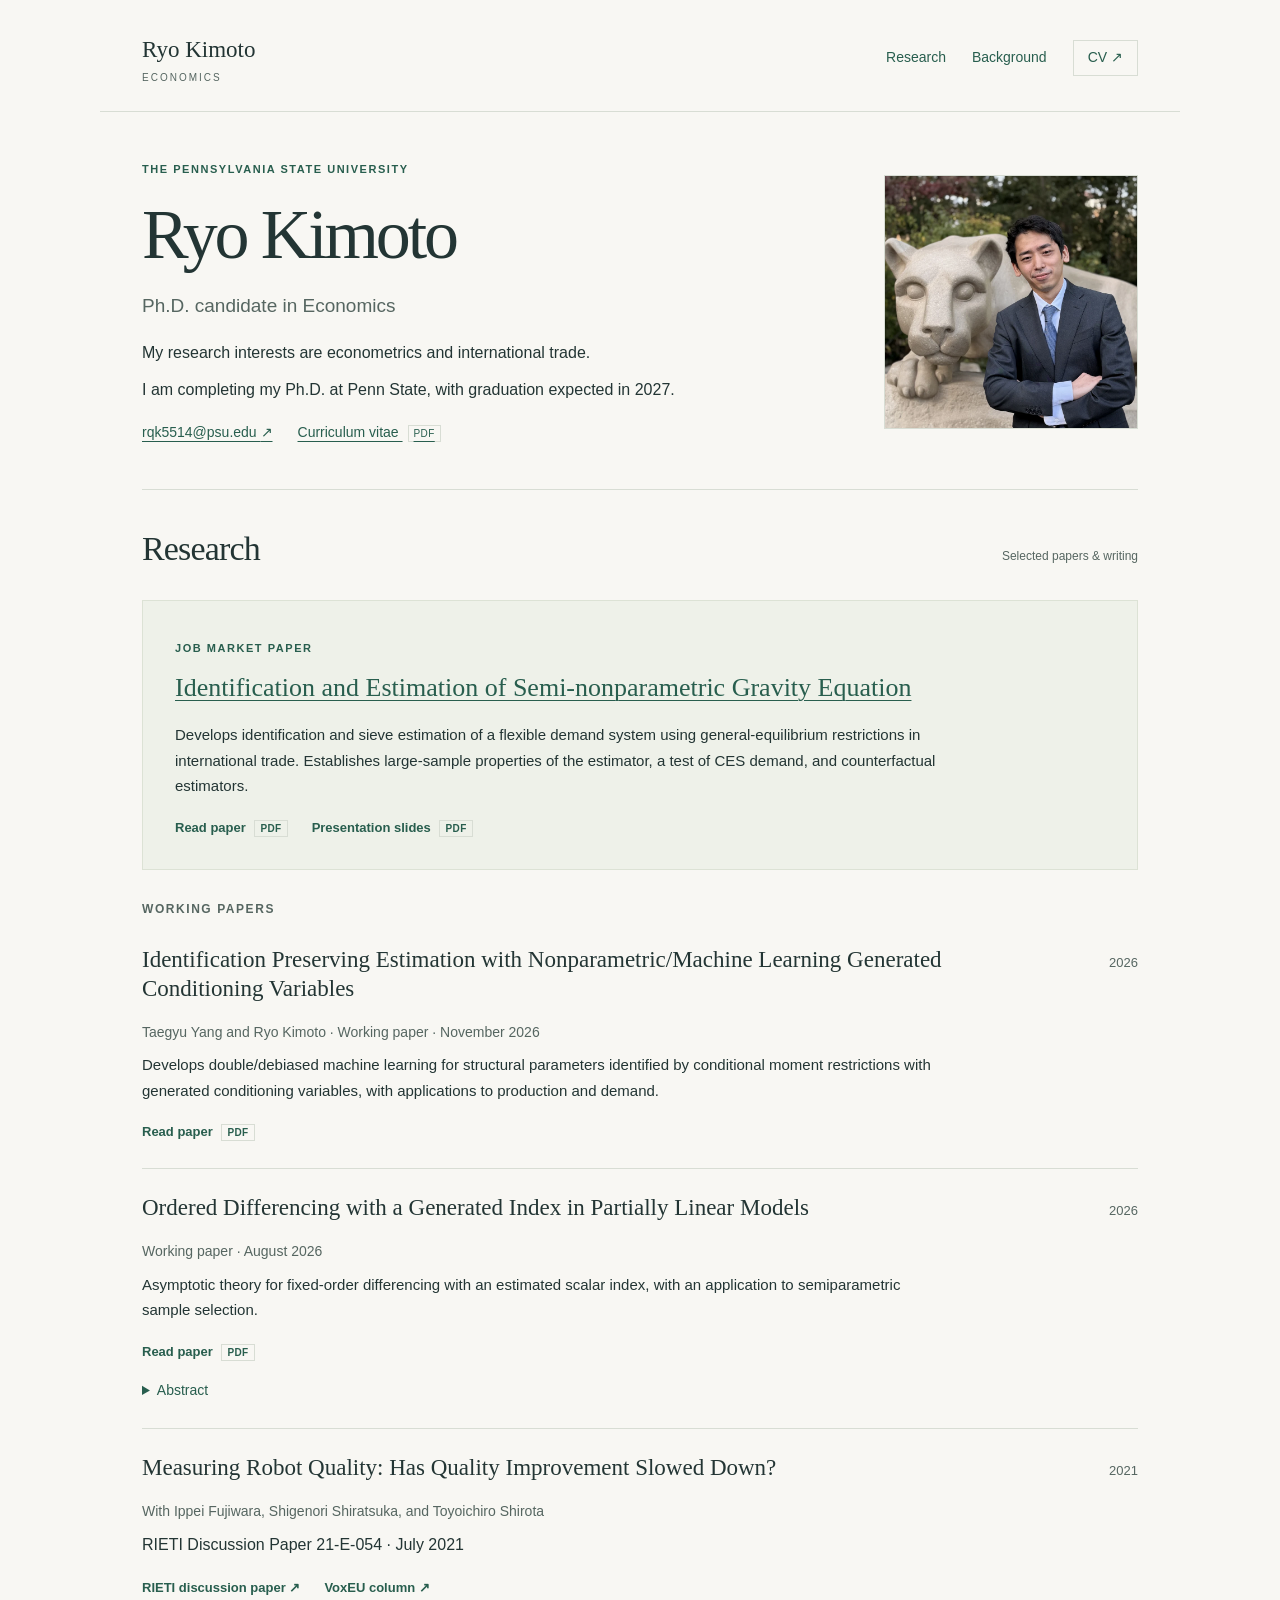
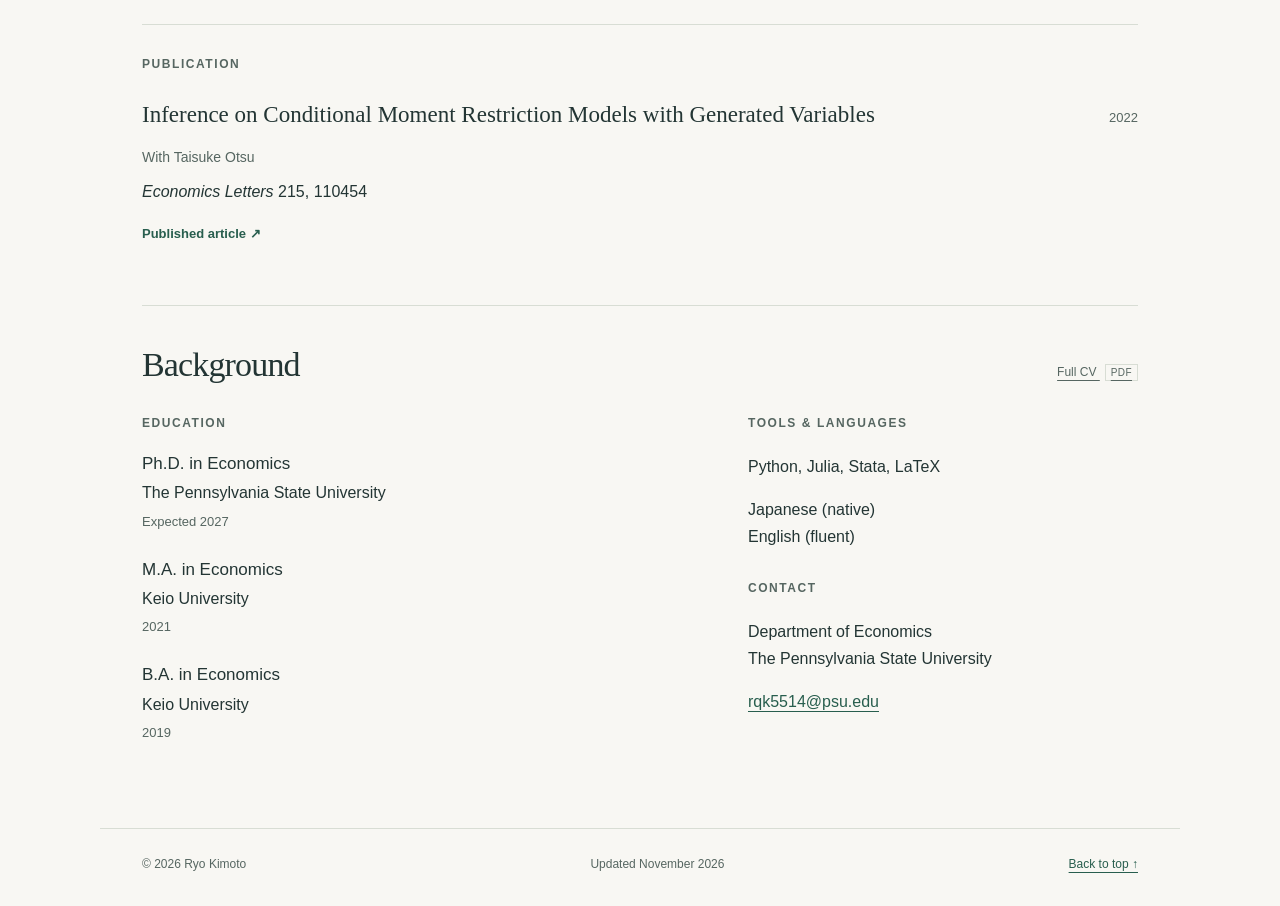
==== commit 6c64082a: "Publish working paper and update CV" ====
--- a/index.html
+++ b/index.html
@@ -50,6 +50,12 @@
       </article>
       <h3 class="group-title">Working papers</h3>
       <article class="paper">
+        <div class="paper-heading"><h4><a href="papers/generated-conditioning-variables.pdf">Identification Preserving Estimation with Nonparametric/Machine Learning Generated Conditioning Variables</a></h4><span class="year">2026</span></div>
+        <p class="paper-meta">Taegyu Yang and Ryo Kimoto · Working paper · November 2026</p>
+        <p class="paper-description">Develops double/debiased machine learning for structural parameters identified by conditional moment restrictions with generated conditioning variables, with applications to production and demand.</p>
+        <div class="paper-actions"><a class="paper-link" href="papers/generated-conditioning-variables.pdf">Read paper <span class="file-type">PDF</span></a></div>
+      </article>
+      <article class="paper">
         <div class="paper-heading"><h4><a href="papers/ordered-differencing.pdf">Ordered Differencing with a Generated Index in Partially Linear Models</a></h4><span class="year">2026</span></div>
         <p class="paper-meta">Working paper · August 2026</p>
         <p class="paper-description">Asymptotic theory for fixed-order differencing with an estimated scalar index, with an application to semiparametric sample selection.</p>
@@ -83,6 +89,6 @@
       </div><div><h3 class="group-title">Tools &amp; languages</h3><p>Python, Julia, Stata, LaTeX</p><p>Japanese (native)<br>English (fluent)</p><h3 class="group-title">Contact</h3><p>Department of Economics<br>The Pennsylvania State University</p><a href="mailto:rqk5514@psu.edu">rqk5514@psu.edu</a></div></div>
     </section>
   </main>
-  <footer><span>© 2026 Ryo Kimoto</span><span>Updated October 2026</span><a href="#home">Back to top ↑</a></footer>
+  <footer><span>© 2026 Ryo Kimoto</span><span>Updated November 2026</span><a href="#home">Back to top ↑</a></footer>
 </body>
 </html>
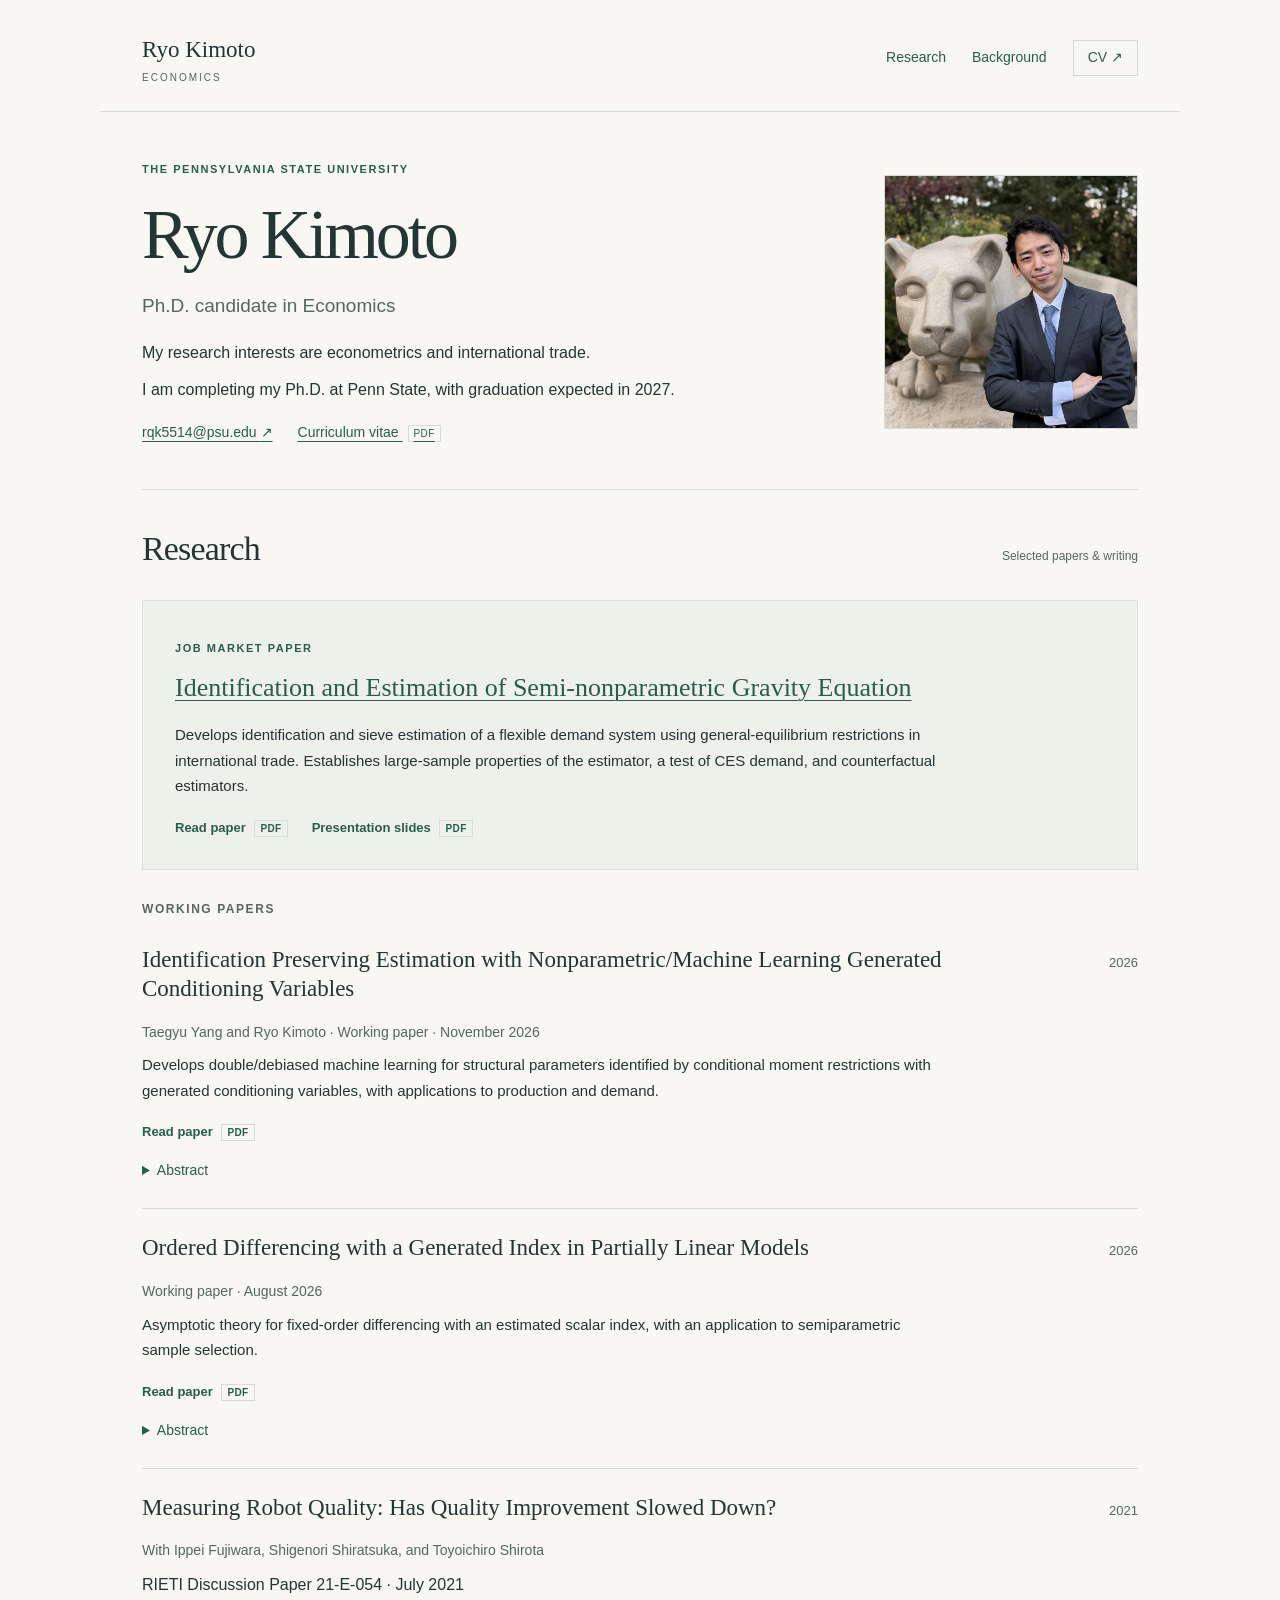
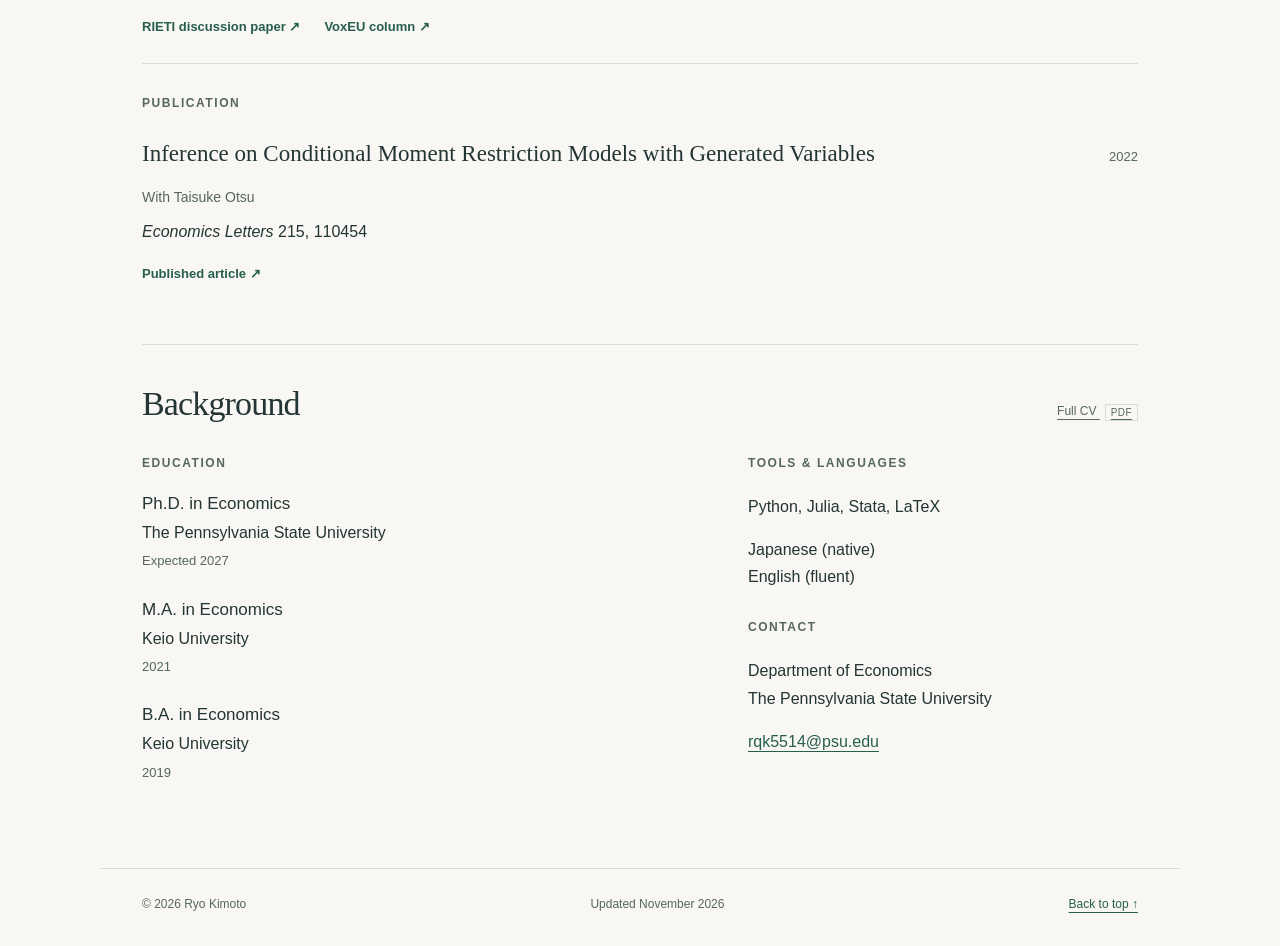
==== commit 3e511018: "Add abstract to generated conditioning variables paper" ====
--- a/index.html
+++ b/index.html
@@ -54,6 +54,7 @@
         <p class="paper-meta">Taegyu Yang and Ryo Kimoto · Working paper · November 2026</p>
         <p class="paper-description">Develops double/debiased machine learning for structural parameters identified by conditional moment restrictions with generated conditioning variables, with applications to production and demand.</p>
         <div class="paper-actions"><a class="paper-link" href="papers/generated-conditioning-variables.pdf">Read paper <span class="file-type">PDF</span></a></div>
+        <details><summary>Abstract</summary><p>Many economic models, including those used in proxy-variable approaches to production-function estimation, imply conditional moment restrictions. In these models, latent variables can enter both the residual and the conditioning set. These variables can be generated in a first stage using nonparametric or machine learning methods. We develop a double/debiased machine learning estimator of the finite-dimensional parameter identified by the conditional restriction, allowing the generated variables to enter the conditioning set. To preserve identification by the conditional restriction, we use a criterion based on an integrally strictly positive definite (ISPD) kernel, as in Escanciano and Terschuur (2026). We derive an orthogonal score to account for first-stage estimation error in both the moment function and the variables used to evaluate the ISPD kernel. Under suitable conditions, the cross-fitted estimator is asymptotically normal at the root-<var>N</var> rate. We propose a data-dependent rule that selects the ISPD kernel bandwidth by minimizing an estimated measure of asymptotic variance over a fixed finite grid. We establish asymptotically valid frequentist inference using the selected bandwidth. We also develop a Hausman test to assess whether the observed first-stage regressors can replace the generated conditioning variables. In a production-function application using Chilean manufacturing data, conventional instruments yield four solutions to the sample moment equations. In cereal demand, the Hausman test rejects conditioning on inventory purchase costs in place of predicted retail prices for four of five first-stage learners.</p></details>
       </article>
       <article class="paper">
         <div class="paper-heading"><h4><a href="papers/ordered-differencing.pdf">Ordered Differencing with a Generated Index in Partially Linear Models</a></h4><span class="year">2026</span></div>
